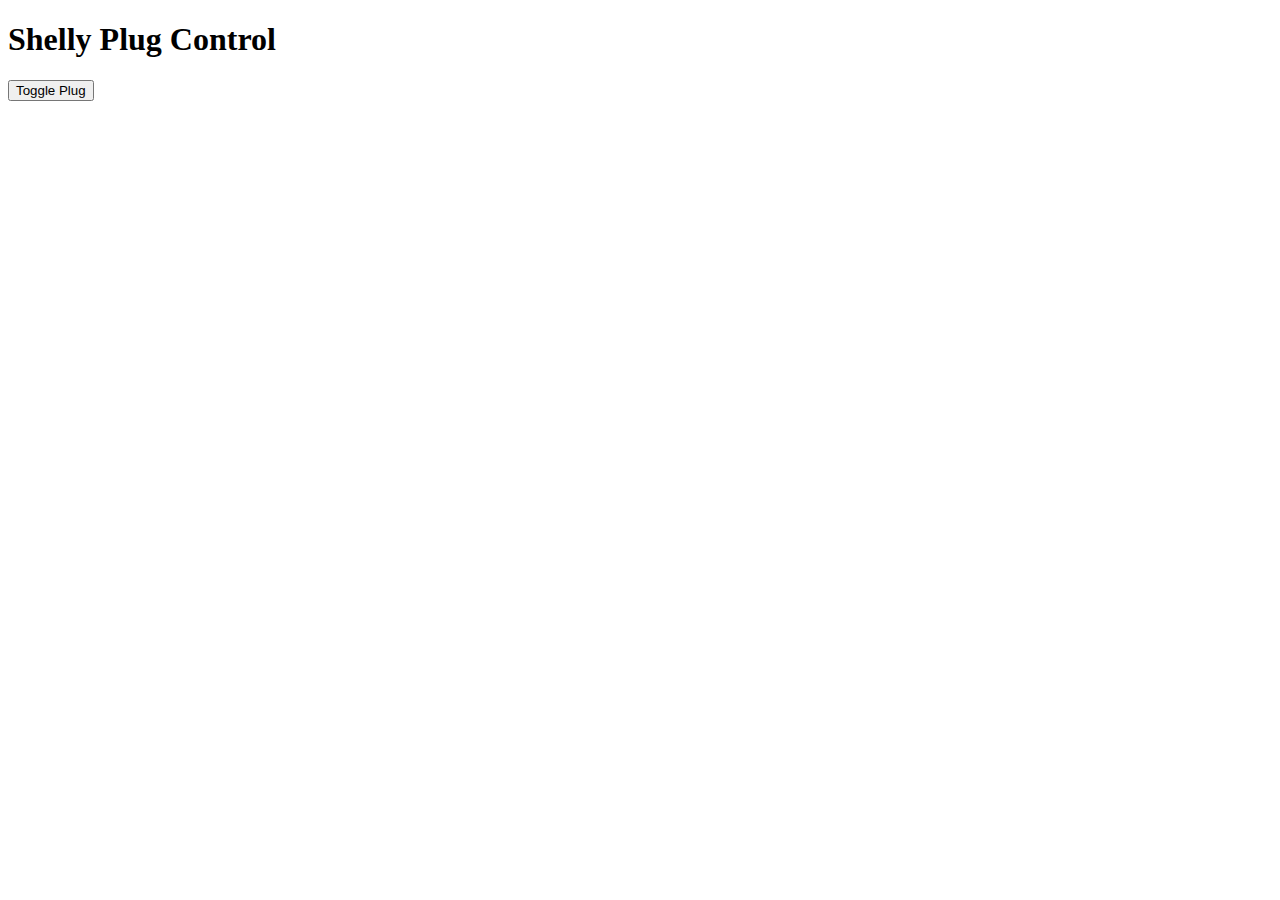
==== index.html @ 5d286a98 "basic button" ====
<!DOCTYPE html>
<html lang="en">
<head>
    <meta charset="UTF-8">
    <meta name="viewport" content="width=device-width, initial-scale=1.0">
    <title>Shelly Plug Control</title>
</head>
<body>
    <h1>Shelly Plug Control</h1>
    <button id="toggleButton">Toggle Plug</button>

    <script src="script.js"></script>
</body>
</html>
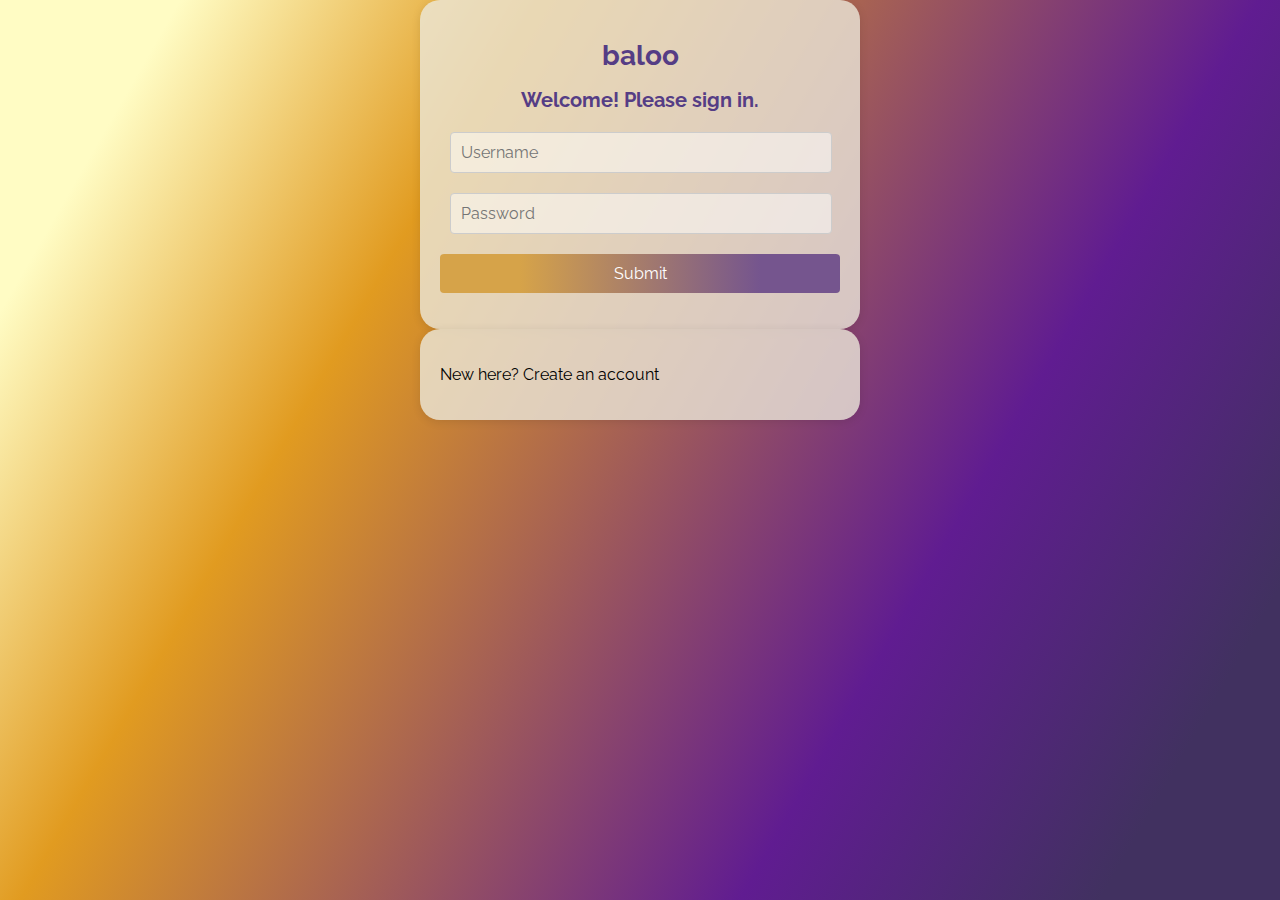
==== commit a7ca0fcd: "Merge pull request #1 from pzhou251/main" ====
--- a/index.html
+++ b/index.html
@@ -3,12 +3,30 @@
 <head>
     <meta charset="UTF-8">
     <meta name="viewport" content="width=device-width, initial-scale=1.0">
-    <title>Shelly Plug Control</title>
+    <title>Login</title>
+    <link href="style.css" rel="stylesheet">
+    <link rel="preconnect" href="https://fonts.googleapis.com">
+    <link rel="preconnect" href="https://fonts.gstatic.com" crossorigin>
+    <link rel="preconnect" href="https://fonts.googleapis.com">
+    <link rel="preconnect" href="https://fonts.gstatic.com" crossorigin>
+    <link href="https://fonts.googleapis.com/css2?family=Poppins:ital,wght@0,100;0,200;0,300;0,400;0,500;0,600;0,700;0,800;0,900;1,100;1,200;1,300;1,400;1,500;1,600;1,700;1,800;1,900&display=swap" rel="stylesheet"><link href="https://fonts.googleapis.com/css2?family=Raleway:ital,wght@0,100..900;1,100..900&display=swap" rel="stylesheet">
+    <script src="script.js"></script>
 </head>
 <body>
-    <h1>Shelly Plug Control</h1>
-    <button id="toggleButton">Toggle Plug</button>
+    <div class="container">
+        <h1>baloo</h1>
+        <h2>Welcome! Please sign in.</h2>
+        <form name="login">
+            <input type="text" name="username" placeholder="Username" autocomplete="on" required>
+            <input type="password" name="password" placeholder="Password" required>
+            <input type="button" value="Submit" id="submit" onclick="submitLogin()">
+            <p id="results"> </p>
+            <!--location.href='connections.html'-->
+        </form>
+    </div>
 
-    <script src="script.js"></script>
+    <div class="container">
+        <p>New here? <url=#>Create an account</url></p>
+    </div>
 </body>
 </html>--- a/style.css
+++ b/style.css
@@ -0,0 +1,60 @@
+
+body {
+    font-family: 'Raleway', 'Poppins', Verdana, Tahoma, Arial, sans-serif;
+    display: block;
+    /*flex-flow: wrap;*/
+    justify-content: center;
+    align-items: center;
+    height: 100vh;
+    margin: auto;
+    background: linear-gradient(120deg, rgba(255,252,196,1) 10%, rgba(225,155,32,1) 30%, rgba(96,28,145,1) 70%, rgba(65,49,96,1) 90%); /*linear-gradient(120deg, rgba(255,250,152,1) 10%, rgba(225,155,32,1) 30%, rgba(96,28,145,1) 70%, rgba(65,49,96,1) 90%);
+    /*background: linear-gradient(180deg, rgba(214,163,73,1) 20%, rgba(117,85,142,1) 80%);*/
+}
+.container {
+    background: rgba(235, 231, 218, .8);
+    background: (180deg, rgba(245, 231, 186, .7) 20%, rgba(235, 231, 218, 1) 80%);
+    padding: 20px;
+    margin: auto;
+    border-radius: 20px;
+    box-shadow: 0 2px 10px rgba(0, 0, 0, 0.1);
+    width: 90%;
+    max-width: 400px;
+}
+h1 {
+    text-align: center;
+    font-size: 28px;
+    margin-bottom: 10px;
+    color: rgb(85, 61, 133);
+}
+h2 {
+    text-align: center;
+    font-size: 20px;
+    margin-bottom: 20px;
+    color: rgb(85, 61, 133);
+}
+input[type="text"], input[type="password"] {
+    width: 90%;
+    padding: 10px;
+    margin: 0px 10px 20px 10px;
+    border: 1px solid #ccc;
+    border-radius: 4px;
+    font-size: 16px;
+    font-family: 'Raleway', 'Poppins', Verdana, Tahoma, Arial, sans-serif;
+    background-color: rgba(255, 255, 255, 0.5);
+}
+input[type="button"] {
+    width: 100%;
+    padding: 10px;
+    border: none;
+    border-radius: 4px;
+    background-color: rgb(225,155,32);
+    /**background-image: linear-gradient(120deg, rgba(225,155,32,1) 25%, rgba(96,28,145,1) 75%);**/
+    background-image: linear-gradient(90deg, rgba(214,163,73,1) 20%, rgba(117,85,142,1) 80%);
+    color: white;
+    font-family: 'Raleway', 'Poppins', Verdana, Tahoma, Arial, sans-serif;
+    font-size: 16px;
+    cursor: pointer;
+}
+input[type="button"]:hover {
+    background-color: linear-gradient(60deg, rgba(225,155,32,1) 25%, rgba(96,28,145,1) 75%);
+}
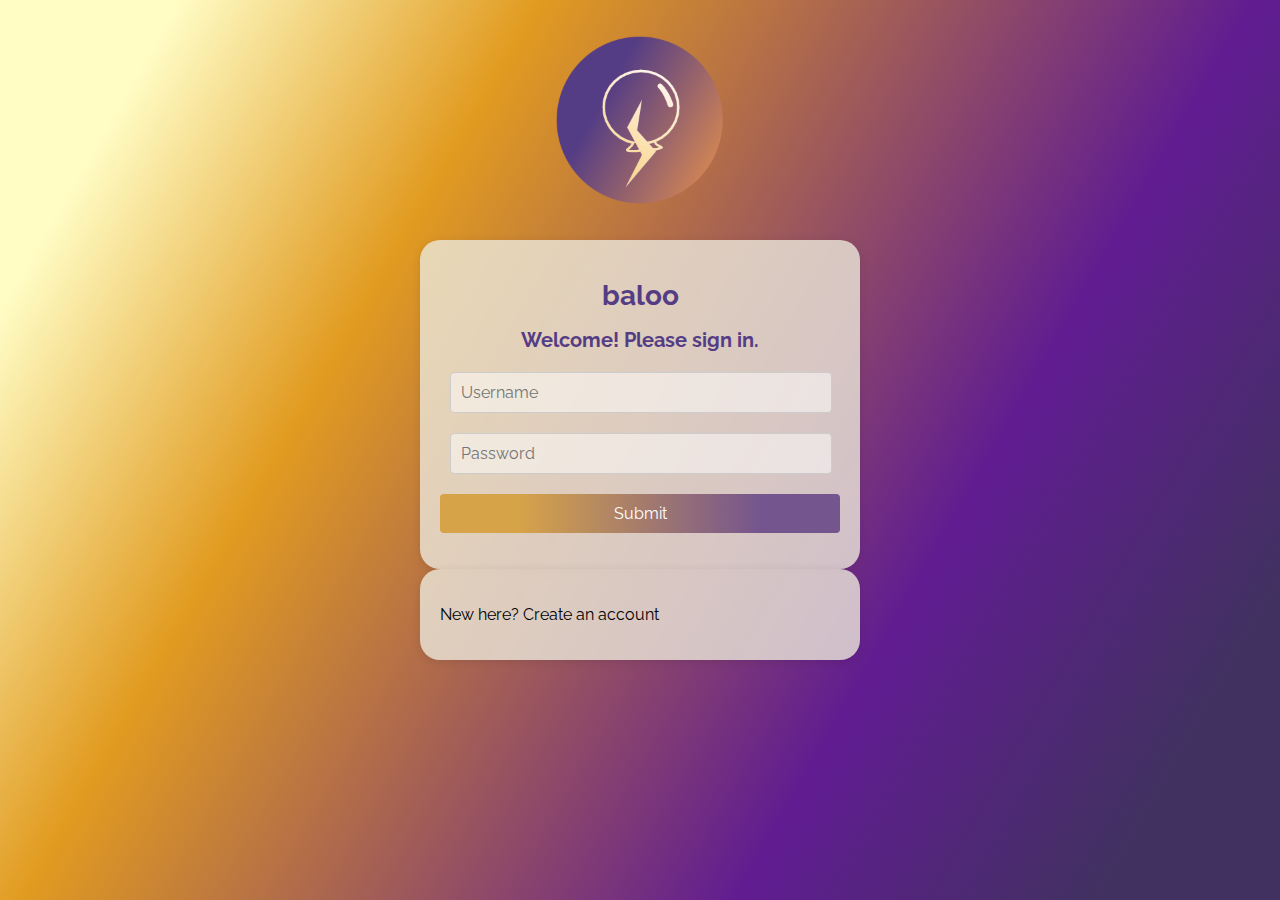
==== commit 8db556b0: "added logo" ====
--- a/index.html
+++ b/index.html
@@ -13,6 +13,9 @@
     <script src="script.js"></script>
 </head>
 <body>
+    <div>
+        <img src="baloo logo2.png" alt="baloo logo">
+    </div>
     <div class="container">
         <h1>baloo</h1>
         <h2>Welcome! Please sign in.</h2>
--- a/style.css
+++ b/style.css
@@ -9,6 +9,15 @@
     margin: auto;
     background: linear-gradient(120deg, rgba(255,252,196,1) 10%, rgba(225,155,32,1) 30%, rgba(96,28,145,1) 70%, rgba(65,49,96,1) 90%); /*linear-gradient(120deg, rgba(255,250,152,1) 10%, rgba(225,155,32,1) 30%, rgba(96,28,145,1) 70%, rgba(65,49,96,1) 90%);
     /*background: linear-gradient(180deg, rgba(214,163,73,1) 20%, rgba(117,85,142,1) 80%);*/
+}
+div{
+    padding: 20px;
+    margin: auto;
+    border-radius: 20px;
+    width: 90%;
+    max-width: 400px;
+    justify-content: center;
+    align-items: center;
 }
 .container {
     background: rgba(235, 231, 218, .8);
@@ -58,3 +67,9 @@
 input[type="button"]:hover {
     background-color: linear-gradient(60deg, rgba(225,155,32,1) 25%, rgba(96,28,145,1) 75%);
 }
+img {
+    display: block;
+    width: 50%;
+    margin-left: auto;
+    margin-right: auto;
+}
